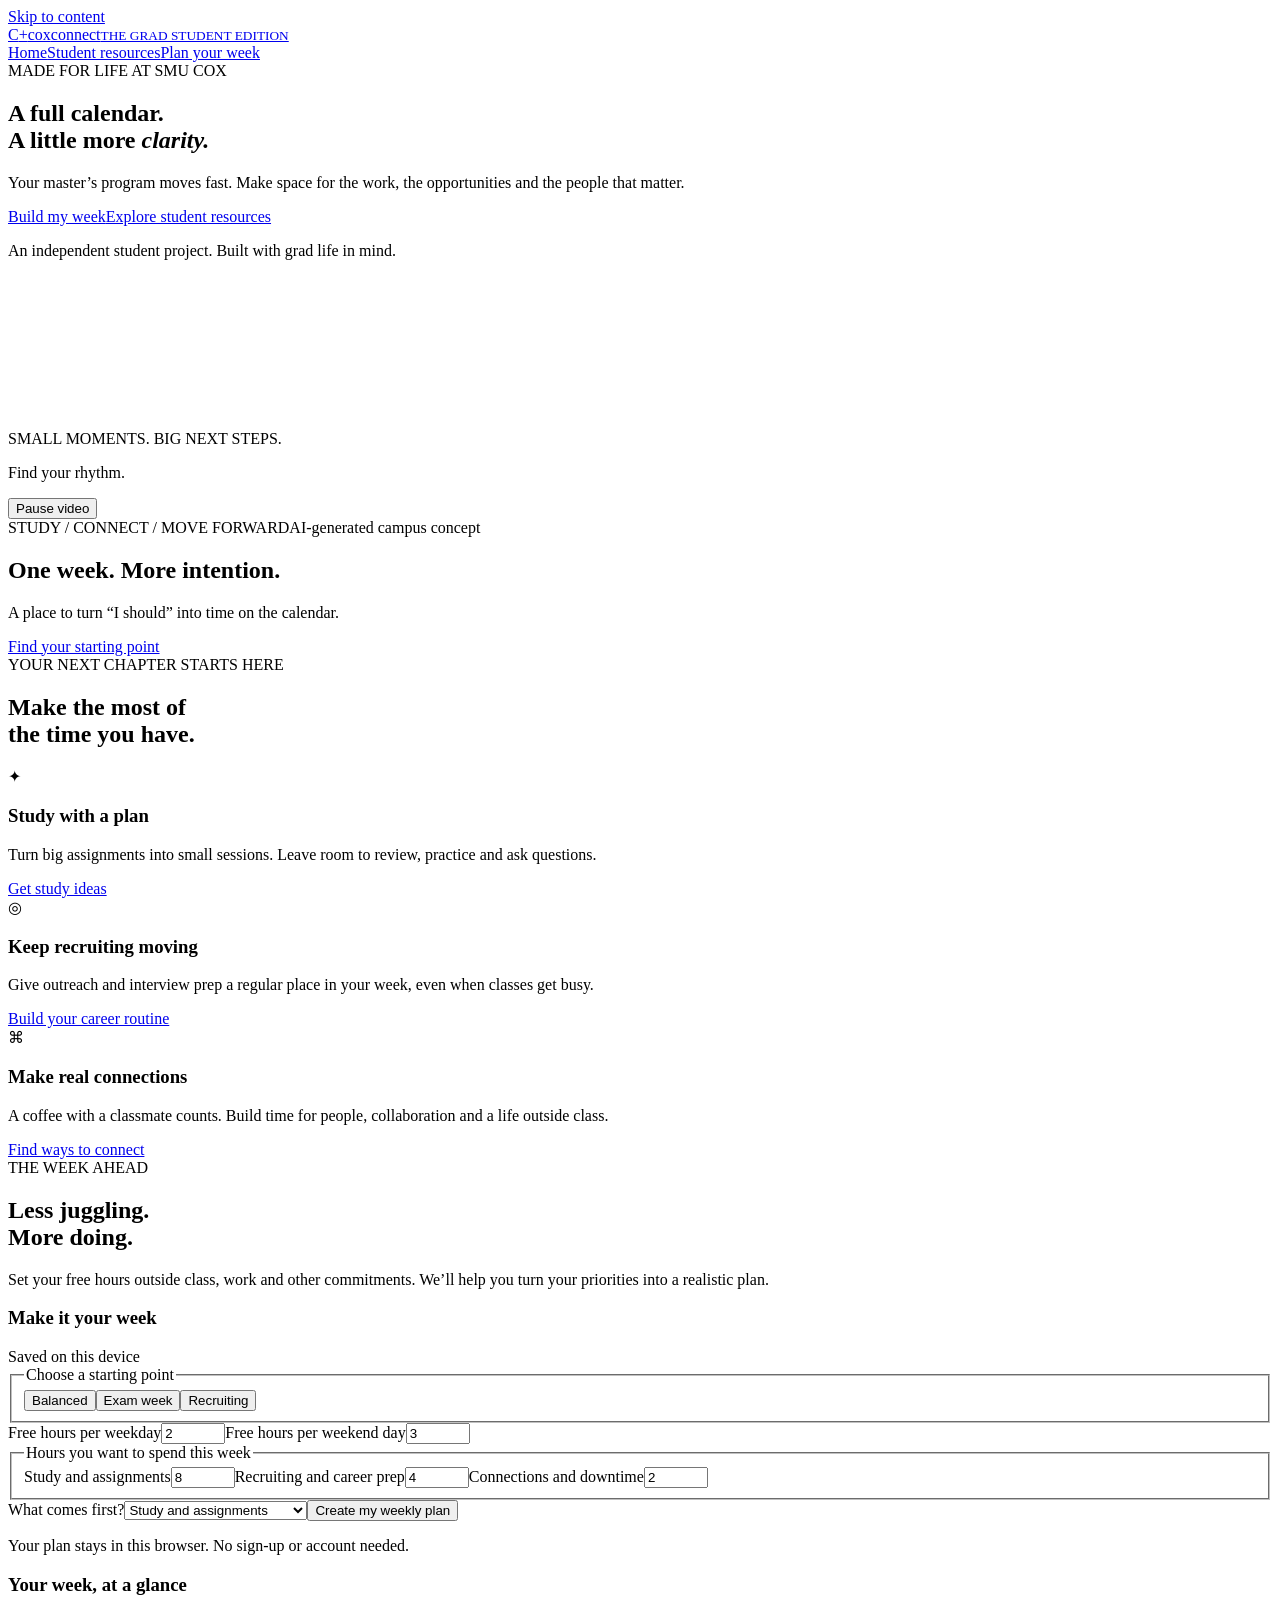
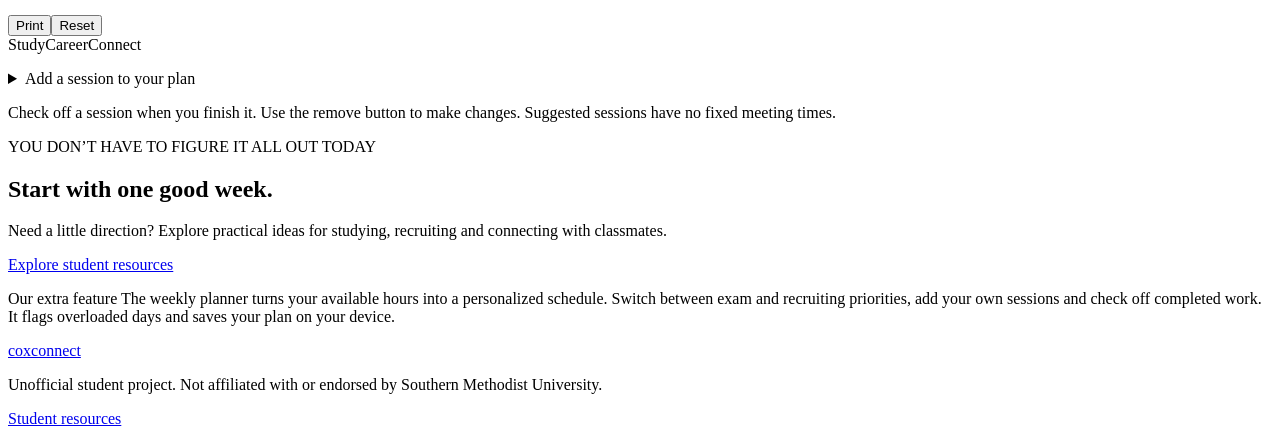
==== index.html @ e774ace7 "Build Cox Connect landing page and weekly planner interface" ====
<!doctype html>
<html lang="en"><head><meta charset="utf-8"><meta name="viewport" content="width=device-width,initial-scale=1"><meta name="description" content="Cox Connect helps SMU graduate students make room for studying, recruiting and the people who make it worthwhile."><meta name="theme-color" content="#10263d"><title>Cox Connect | Make room for what’s next</title><link rel="stylesheet" href="styles.css"><script src="app.js" defer></script></head>
<body><a class="skip" href="#main">Skip to content</a><header class="site-header"><a href="index.html" class="wordmark" aria-label="Cox Connect home"><span class="brand-icon" aria-hidden="true">C<span>+</span></span><span>cox<span class="brand-light">connect</span><small>THE GRAD STUDENT EDITION</small></span></a><nav aria-label="Main navigation"><a href="index.html" aria-current="page">Home</a><a href="resources.html">Student resources</a><a class="nav-cta" href="#planner">Plan your week</a></nav></header>
<main id="main"><section class="hero wrap"><div class="hero-copy"><span class="eyebrow"><span class="tiny-line"></span> MADE FOR LIFE AT SMU COX</span><h1>A full calendar.<br>A little more <em>clarity.</em></h1><p>Your master’s program moves fast. Make space for the work, the opportunities and the people that matter.</p><div class="hero-actions"><a class="button primary" href="#planner">Build my week</a><a class="button secondary" href="resources.html">Explore student resources</a></div><p class="micro">An independent student project. Built with grad life in mind.</p></div><div class="hero-media"><div class="video-frame"><video id="campus-video" autoplay loop muted playsinline preload="auto" aria-label="AI-generated scene of graduate students collaborating on a campus"><source src="assets/cox-connect.mp4" type="video/mp4"></video><div class="video-shade"></div><div class="film-caption"><span>SMALL MOMENTS. BIG NEXT STEPS.</span><p>Find your rhythm.</p></div><button id="video-toggle" class="video-toggle" aria-label="Pause campus video">Pause video</button></div><div class="media-note"><span>STUDY / CONNECT / MOVE FORWARD</span><span>AI-generated campus concept</span></div></div></section>
<section class="mission-band"><div class="wrap band-content"><h2>One week. More intention.</h2><p>A place to turn “I should” into time on the calendar.</p><a href="resources.html">Find your starting point</a></div></section>
<section class="wrap pathways" aria-labelledby="path-heading"><div class="section-intro"><span class="eyebrow">YOUR NEXT CHAPTER STARTS HERE</span><h2 id="path-heading">Make the most of<br>the time you have.</h2></div><div class="pathway"><span class="path-symbol" aria-hidden="true">✦</span><h3>Study with a plan</h3><p>Turn big assignments into small sessions. Leave room to review, practice and ask questions.</p><a href="resources.html#study">Get study ideas</a></div><div class="pathway"><span class="path-symbol" aria-hidden="true">◎</span><h3>Keep recruiting moving</h3><p>Give outreach and interview prep a regular place in your week, even when classes get busy.</p><a href="resources.html#career">Build your career routine</a></div><div class="pathway"><span class="path-symbol" aria-hidden="true">⌘</span><h3>Make real connections</h3><p>A coffee with a classmate counts. Build time for people, collaboration and a life outside class.</p><a href="resources.html#connect">Find ways to connect</a></div></section>
<section class="planner-section" id="planner" aria-labelledby="planner-heading"><div class="wrap"><div class="planner-heading"><div><span class="eyebrow">THE WEEK AHEAD</span><h2 id="planner-heading">Less juggling.<br>More doing.</h2></div><p>Set your free hours outside class, work and other commitments. We’ll help you turn your priorities into a realistic plan.</p></div><div class="planner-layout"><form id="planner-form" class="planner-controls"><div class="control-top"><h3>Make it your week</h3><span class="local-badge">Saved on this device</span></div><fieldset><legend>Choose a starting point</legend><div class="preset-group"><button type="button" data-preset="balanced" aria-pressed="true">Balanced</button><button type="button" data-preset="exams" aria-pressed="false">Exam week</button><button type="button" data-preset="recruiting" aria-pressed="false">Recruiting</button></div></fieldset><div class="form-row"><label>Free hours per weekday<input id="weekday-hours" name="weekday" type="number" min="0" max="12" step="0.5" value="2" required></label><label>Free hours per weekend day<input id="weekend-hours" name="weekend" type="number" min="0" max="12" step="0.5" value="3" required></label></div><fieldset><legend>Hours you want to spend this week</legend><label class="inline-label"><span><i class="category-dot study"></i>Study and assignments</span><input id="study-hours" name="study" type="number" min="0" max="60" step="0.5" value="8" required aria-label="Study and assignments hours"></label><label class="inline-label"><span><i class="category-dot career"></i>Recruiting and career prep</span><input id="career-hours" name="career" type="number" min="0" max="60" step="0.5" value="4" required aria-label="Recruiting and career prep hours"></label><label class="inline-label"><span><i class="category-dot connect"></i>Connections and downtime</span><input id="connect-hours" name="connect" type="number" min="0" max="60" step="0.5" value="2" required aria-label="Connections and downtime hours"></label></fieldset><label>What comes first?<select id="priority" name="priority"><option value="study">Study and assignments</option><option value="career">Recruiting and career prep</option><option value="connect">Connections and downtime</option></select></label><button class="button primary full-width" type="submit">Create my weekly plan</button><p class="micro">Your plan stays in this browser. No sign-up or account needed.</p></form><div class="planner-results"><div class="results-top"><h3>Your week, at a glance</h3><div class="plan-actions"><button id="print-plan" type="button">Print</button><button id="reset-plan" type="button">Reset</button></div></div><div id="budget-summary" class="budget-summary" aria-live="polite"></div><div class="capacity-track" aria-hidden="true"><span id="capacity-fill"></span></div><div class="legend"><span><i class="category-dot study"></i>Study</span><span><i class="category-dot career"></i>Career</span><span><i class="category-dot connect"></i>Connect</span></div><div id="week-grid" class="week-grid"></div><p id="plan-status" class="plan-status" role="status"></p><details class="edit-plan"><summary>Add a session to your plan</summary><div class="session-form"><label>Day<select id="session-day"><option value="0">Monday</option><option value="1">Tuesday</option><option value="2">Wednesday</option><option value="3">Thursday</option><option value="4">Friday</option><option value="5">Saturday</option><option value="6">Sunday</option></select></label><label>Category<select id="session-category"><option value="study">Study</option><option value="career">Career</option><option value="connect">Connect</option></select></label><label class="wide-field">Session name<input id="session-name" maxlength="70" placeholder="Practice finance problems"></label><label>Hours<input id="session-hours" type="number" min="0.5" max="12" step="0.5" value="1"></label><button type="button" id="add-session" class="button secondary">Add session</button></div></details><p class="micro">Check off a session when you finish it. Use the remove button to make changes. Suggested sessions have no fixed meeting times.</p></div></div></div></section>
<section class="wrap closer"><div><span class="eyebrow">YOU DON’T HAVE TO FIGURE IT ALL OUT TODAY</span><h2>Start with one good week.</h2><p>Need a little direction? Explore practical ideas for studying, recruiting and connecting with classmates.</p></div><a href="resources.html" class="button primary">Explore student resources</a></section>
<section class="feature-note wrap"><p><span>Our extra feature</span> The weekly planner turns your available hours into a personalized schedule. Switch between exam and recruiting priorities, add your own sessions and check off completed work. It flags overloaded days and saves your plan on your device.</p></section></main>
<footer class="site-footer wrap"><a class="footer-brand" href="index.html">coxconnect</a><p>Unofficial student project. Not affiliated with or endorsed by Southern Methodist University.</p><a href="resources.html">Student resources</a></footer>
<!-- CHATLING_EMBED -->
</body></html>
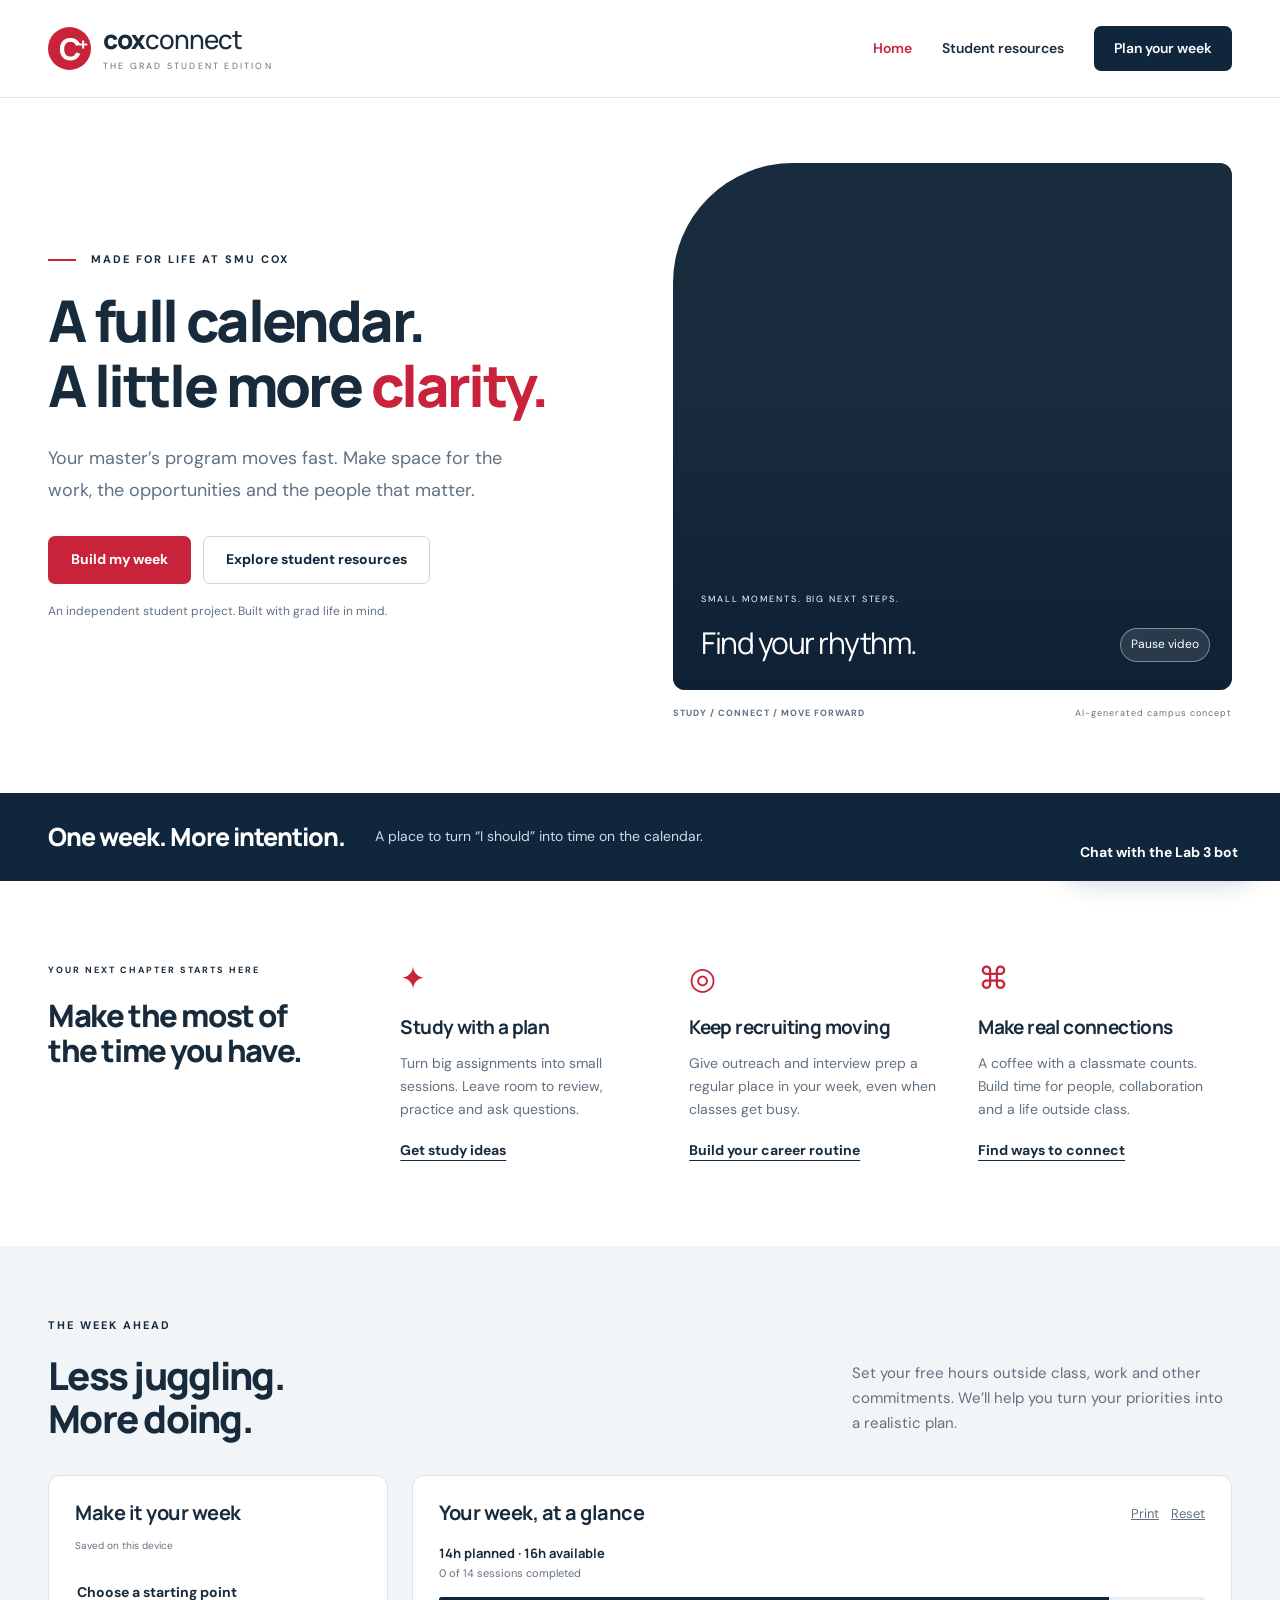
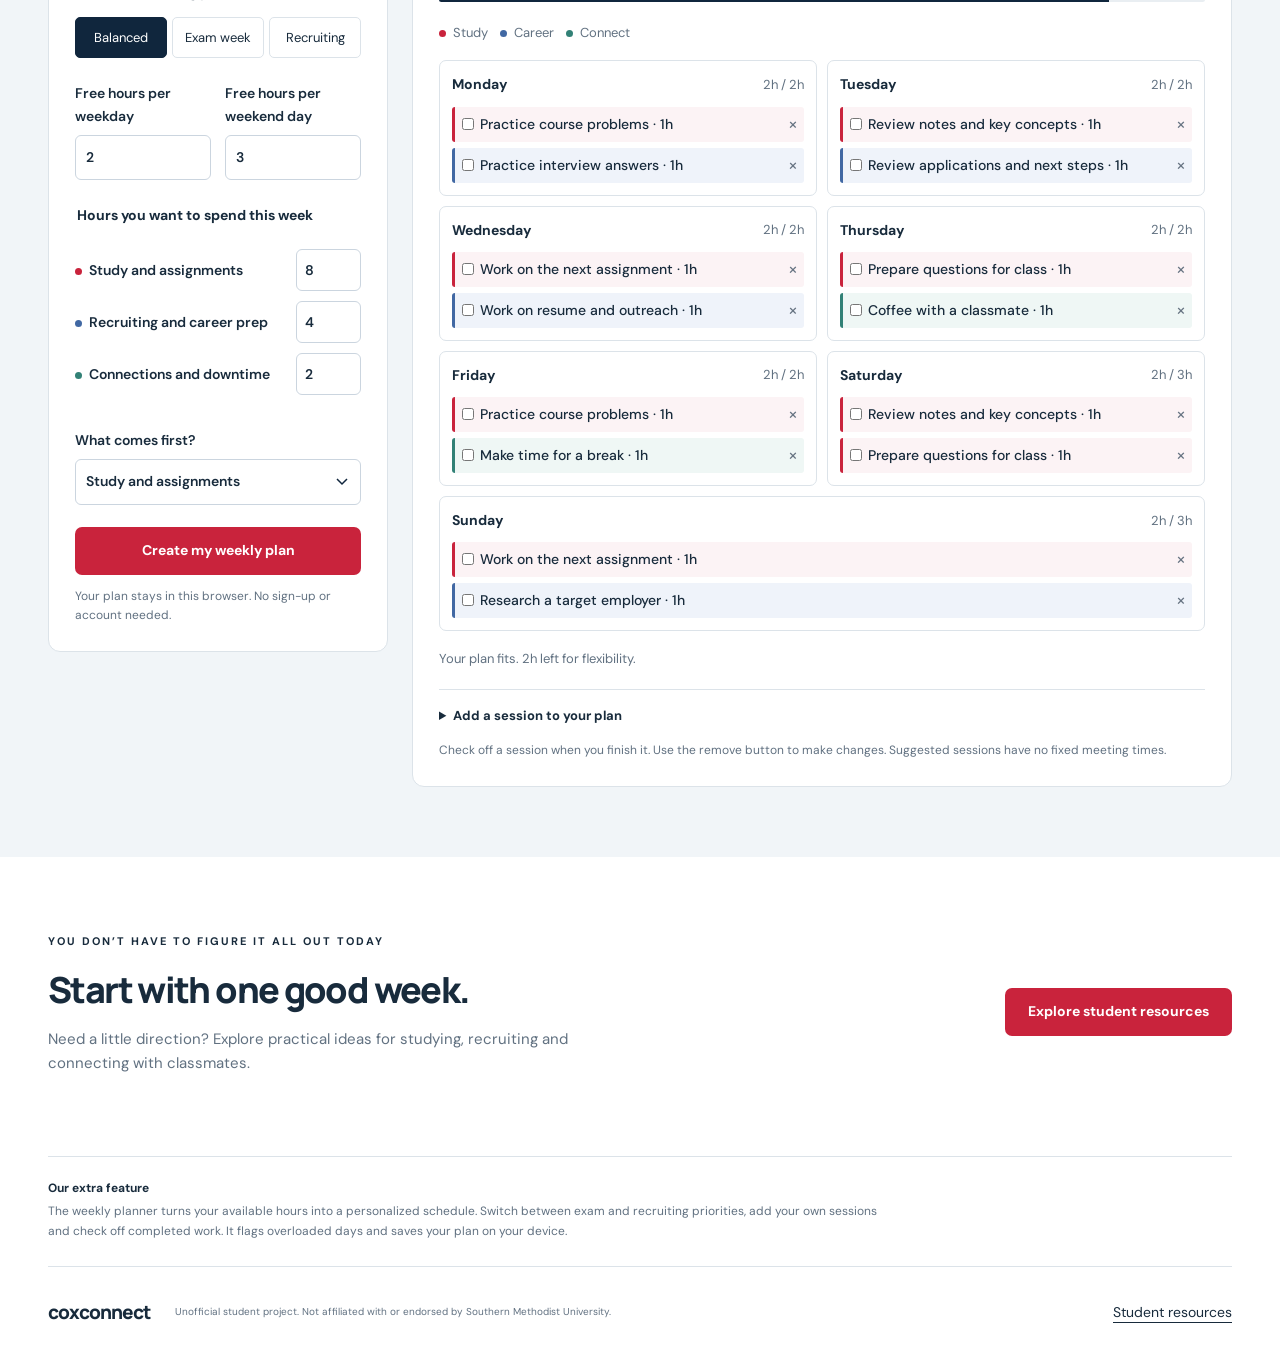
==== commit bf926e42: "Refresh homepage assets after chatbot integration" ====
--- a/index.html
+++ b/index.html
@@ -1,5 +1,5 @@
 <!doctype html>
-<html lang="en"><head><meta charset="utf-8"><meta name="viewport" content="width=device-width,initial-scale=1"><meta name="description" content="Cox Connect helps SMU graduate students make room for studying, recruiting and the people who make it worthwhile."><meta name="theme-color" content="#10263d"><title>Cox Connect | Make room for what’s next</title><link rel="stylesheet" href="styles.css"><script src="app.js" defer></script></head>
+<html lang="en"><head><meta charset="utf-8"><meta name="viewport" content="width=device-width,initial-scale=1"><meta name="description" content="Cox Connect helps SMU graduate students make room for studying, recruiting and the people who make it worthwhile."><meta name="theme-color" content="#10263d"><title>Cox Connect | Make room for what’s next</title><link rel="stylesheet" href="styles.css?v=2"><script src="app.js?v=2" defer></script></head>
 <body><a class="skip" href="#main">Skip to content</a><header class="site-header"><a href="index.html" class="wordmark" aria-label="Cox Connect home"><span class="brand-icon" aria-hidden="true">C<span>+</span></span><span>cox<span class="brand-light">connect</span><small>THE GRAD STUDENT EDITION</small></span></a><nav aria-label="Main navigation"><a href="index.html" aria-current="page">Home</a><a href="resources.html">Student resources</a><a class="nav-cta" href="#planner">Plan your week</a></nav></header>
 <main id="main"><section class="hero wrap"><div class="hero-copy"><span class="eyebrow"><span class="tiny-line"></span> MADE FOR LIFE AT SMU COX</span><h1>A full calendar.<br>A little more <em>clarity.</em></h1><p>Your master’s program moves fast. Make space for the work, the opportunities and the people that matter.</p><div class="hero-actions"><a class="button primary" href="#planner">Build my week</a><a class="button secondary" href="resources.html">Explore student resources</a></div><p class="micro">An independent student project. Built with grad life in mind.</p></div><div class="hero-media"><div class="video-frame"><video id="campus-video" autoplay loop muted playsinline preload="auto" aria-label="AI-generated scene of graduate students collaborating on a campus"><source src="assets/cox-connect.mp4" type="video/mp4"></video><div class="video-shade"></div><div class="film-caption"><span>SMALL MOMENTS. BIG NEXT STEPS.</span><p>Find your rhythm.</p></div><button id="video-toggle" class="video-toggle" aria-label="Pause campus video">Pause video</button></div><div class="media-note"><span>STUDY / CONNECT / MOVE FORWARD</span><span>AI-generated campus concept</span></div></div></section>
 <section class="mission-band"><div class="wrap band-content"><h2>One week. More intention.</h2><p>A place to turn “I should” into time on the calendar.</p><a href="resources.html">Find your starting point</a></div></section>
--- a/styles.css
+++ b/styles.css
@@ -0,0 +1,8 @@
+@import url('https://fonts.googleapis.com/css2?family=DM+Sans:wght@400;500;600;700&family=Manrope:wght@400;500;600;700;800&display=swap');
+:root{--navy:#10263d;--ink:#182b3c;--red:#c9233c;--muted:#617181;--line:#dce3e9;--soft:#f1f5f8;--blue:#4168a3;--green:#328176;--radius:18px}*{box-sizing:border-box}html{scroll-behavior:smooth;scroll-padding-top:104px}body{margin:0;color:var(--ink);background:#fff;font-family:'DM Sans',Arial,sans-serif;font-size:16px;line-height:1.65}button,input,select{font:inherit}button,a,input,select,summary{touch-action:manipulation}a{color:inherit;text-underline-offset:5px}button,a{ -webkit-tap-highlight-color:transparent}button{cursor:pointer}button:disabled{cursor:default}button:focus-visible,a:focus-visible,input:focus-visible,select:focus-visible,summary:focus-visible{outline:3px solid #e68a46;outline-offset:4px}h1,h2,h3,p{margin-top:0}h1,h2,h3{font-family:Manrope,Arial,sans-serif;line-height:1.13;letter-spacing:-.045em}h1{font-size:clamp(44px,4.5vw,76px);font-weight:800;margin-bottom:25px}h2{font-size:clamp(32px,3vw,48px);font-weight:800}h3{font-size:21px;letter-spacing:-.025em}em{font-style:normal;color:var(--red)}.wrap{width:min(1240px,calc(100% - 96px));margin:auto}.skip{position:fixed;top:-100px;left:16px;background:white;padding:12px;z-index:100}.skip:focus{top:10px}.site-header{display:flex;align-items:center;justify-content:space-between;padding:25px 48px;max-width:1440px;margin:auto;border-bottom:1px solid var(--line);gap:30px}.wordmark{display:flex;gap:12px;align-items:center;font-family:Manrope,sans-serif;font-size:26px;font-weight:800;text-decoration:none;letter-spacing:-1px;line-height:1.1}.brand-light{font-weight:500}.wordmark small{display:block;font:9px 'DM Sans',sans-serif;letter-spacing:2.2px;margin-top:6px;color:var(--muted)}.brand-icon{width:43px;height:43px;background:var(--red);color:white;border-radius:50%;position:relative;text-align:center;line-height:43px;font-size:30px}.brand-icon>span{font-size:18px;position:absolute;right:4px;top:-4px}.site-header nav{display:flex;align-items:center;gap:30px;font-size:14px;font-weight:600}.site-header nav a{text-decoration:none}.site-header nav a[aria-current]{color:var(--red)}.site-header nav .nav-cta{padding:11px 20px;background:var(--navy);color:white;border-radius:7px}.eyebrow{font-size:11px;letter-spacing:2px;font-weight:700;display:block;margin-bottom:20px}.tiny-line{display:inline-block;width:28px;height:2px;background:var(--red);vertical-align:middle;margin-right:10px}.hero{display:grid;grid-template-columns:1.02fr 1fr;align-items:center;gap:55px;padding-top:65px;padding-bottom:72px}.hero-copy>p{max-width:475px;font-size:18px;color:var(--muted);line-height:1.75}.hero-actions{display:flex;flex-wrap:wrap;gap:12px;margin:30px 0 18px}.button{display:inline-flex;align-items:center;justify-content:center;min-height:48px;padding:13px 22px;border-radius:7px;text-decoration:none;border:1px solid transparent;font-size:14px;font-weight:700;line-height:1.4;transition:background .2s,transform .2s}.button:hover{transform:translateY(-2px)}.primary{background:var(--red);color:#fff}.primary:hover{background:#ab1d33}.secondary{color:var(--navy);background:white;border-color:#ccd5df}.secondary:hover{background:var(--soft)}.hero-copy>p.micro,.micro{font-size:12px;line-height:1.6;color:var(--muted)}.hero-media{min-width:0}.video-frame{position:relative;aspect-ratio:1.06;min-height:350px;background:#192c3d;border-radius:120px 12px 12px 12px;overflow:hidden}video{width:100%;height:100%;object-fit:cover;position:absolute;inset:0}.video-shade{position:absolute;inset:0;background:linear-gradient(180deg,transparent 42%,#081b30aa)}.film-caption{position:absolute;bottom:22px;left:28px;color:white}.film-caption span{font-size:9px;letter-spacing:1.9px}.film-caption p{font-family:Manrope,sans-serif;font-size:30px;letter-spacing:-1.5px;margin:8px 0 0}.video-toggle{position:absolute;bottom:28px;right:22px;background:#ffffff1c;border:1px solid #ffffff66;color:white;border-radius:30px;font-size:11px;padding:6px 10px}.media-note{display:flex;justify-content:space-between;gap:10px;margin-top:16px;font-size:9px;letter-spacing:1px;color:var(--muted)}.media-note span:first-child{font-weight:700}.mission-band{background:var(--navy);color:white}.band-content{padding-top:30px;padding-bottom:30px;display:flex;align-items:center;gap:30px}.band-content h2{font-size:25px;margin:0;letter-spacing:-1px;white-space:nowrap}.band-content p{font-size:14px;color:#d0dbe5;margin:0;flex:1}.band-content a{font-size:13px;font-weight:600;white-space:nowrap}.pathways{padding-top:82px;padding-bottom:82px;display:grid;grid-template-columns:1.25fr 1fr 1fr 1fr;gap:35px}.section-intro .eyebrow{font-size:9px}.section-intro h2{font-size:31px}.pathway h3{font-size:19px;letter-spacing:-.6px;margin:20px 0 13px}.pathway p{font-size:14px;color:var(--muted);margin-bottom:16px}.pathway a{font-size:12px;font-weight:700}.path-symbol{font-size:31px;color:var(--red);line-height:1}.planner-section{background:var(--soft);padding:70px 0}.planner-heading{display:flex;justify-content:space-between;gap:50px;align-items:end;margin-bottom:35px}.planner-heading h2{margin-bottom:0}.planner-heading>p{max-width:380px;font-size:15px;color:var(--muted);margin-bottom:5px}.planner-layout{display:grid;grid-template-columns:340px 1fr;gap:24px;align-items:start}.planner-controls{background:white;border:1px solid var(--line);border-radius:12px;padding:26px}.control-top h3{font-size:20px;margin-bottom:6px}.local-badge{font-size:10px;color:var(--muted)}fieldset{border:none;padding:0;margin:24px 0}legend{font-size:12px;font-weight:700;margin-bottom:12px}label{font-size:12px;font-weight:600;display:block}input,select{border:1px solid #cbd5df;border-radius:6px;color:var(--ink);background:white;padding:10px;width:100%;margin-top:7px;font-size:14px;min-height:42px}select{appearance:none;background-image:url("data:image/svg+xml,%3Csvg xmlns='http://www.w3.org/2000/svg' width='12' height='8' viewBox='0 0 12 8'%3E%3Cpath d='m1 1 5 5 5-5' fill='none' stroke='%2310263d' stroke-width='1.5'/%3E%3C/svg%3E");background-repeat:no-repeat;background-position:right 12px center;padding-right:30px}.preset-group{display:flex;gap:5px}.preset-group button{background:white;border:1px solid var(--line);border-radius:5px;padding:9px 8px;font-size:11px;flex:1;color:var(--ink)}.preset-group button[aria-pressed=true]{background:var(--navy);border-color:var(--navy);color:white}.form-row{display:grid;grid-template-columns:1fr 1fr;gap:14px}.inline-label{display:flex;align-items:center;justify-content:space-between;gap:10px;margin:10px 0;font-size:11px}.inline-label input{width:65px;margin:0;padding:7px 8px}.category-dot{display:inline-block;width:7px;height:7px;border-radius:50%;margin-right:7px}.study{background:var(--red)}.career{background:var(--blue)}.connect{background:var(--green)}.full-width{width:100%;margin:22px 0 12px}.planner-controls .micro{font-size:10px;margin-bottom:0}.planner-results{min-width:0;background:white;border:1px solid var(--line);border-radius:12px;padding:26px}.results-top{display:flex;justify-content:space-between;gap:10px;align-items:center;margin-bottom:18px}.results-top h3{font-size:20px;margin:0}.plan-actions{display:flex;gap:12px}.plan-actions button{border:0;background:none;padding:0;color:var(--muted);font-size:11px;text-decoration:underline}.budget-summary{font-size:13px;min-height:42px}.budget-summary strong{font-family:Manrope,sans-serif}.budget-summary small{display:block;font-size:11px;color:var(--muted)}.capacity-track{height:5px;border-radius:5px;background:#e9eef2;margin:12px 0 20px;overflow:hidden}.capacity-track>span{display:block;height:100%;background:var(--navy);transition:width .3s}.capacity-track>span.overload{background:var(--red)}.legend{display:flex;gap:16px;font-size:10px;color:var(--muted);margin-bottom:17px}.week-grid{display:grid;grid-template-columns:repeat(2,minmax(0,1fr));gap:10px}.day{border:1px solid var(--line);border-radius:7px;padding:12px;min-width:0}.day-header{display:flex;align-items:center;justify-content:space-between;font-size:12px;margin-bottom:10px;gap:8px}.day-header h4{font-size:12px;margin:0}.day-header small{font-size:10px;color:var(--muted)}.day-header .overload-text{color:#ae2139;font-weight:700}.day:last-child{grid-column:1/-1}.session{position:relative;border-left:3px solid var(--red);background:#fcf3f5;border-radius:3px;padding:7px 24px 7px 7px;font-size:10px;line-height:1.5;margin-top:6px;overflow-wrap:anywhere}.session.career-session{border-color:var(--blue);background:#eff3fa}.session.connect-session{border-color:var(--green);background:#eff7f5}.session>label{display:flex;gap:6px;font-weight:500;font-size:10px;align-items:start;cursor:pointer}.session input{width:12px;height:12px;min-height:12px;margin:2px 0 0;flex-shrink:0;accent-color:var(--navy)}.session.done label span{text-decoration:line-through;opacity:.55}.session>button{position:absolute;right:4px;top:6px;border:0;color:#657280;background:transparent;font-size:15px;line-height:1;padding:2px}.empty-day{font-size:11px;color:var(--muted);margin:0;padding:10px 0}.plan-status{margin:17px 0 0;font-size:12px;color:var(--muted)}.plan-status.warning{color:#a52135}.edit-plan{margin-top:20px;border-top:1px solid var(--line);padding-top:15px}.edit-plan summary{font-size:12px;font-weight:700;cursor:pointer}.session-form{display:grid;grid-template-columns:1fr 1fr;gap:12px;margin-top:15px}.session-form .wide-field{grid-column:1/-1}.session-form button{font-size:12px;padding:8px}.planner-results>.micro{font-size:10px;margin:14px 0 0}.closer{padding-top:75px;padding-bottom:65px;display:flex;align-items:center;justify-content:space-between;gap:45px}.closer h2{font-size:36px;margin-bottom:16px}.closer p{max-width:600px;color:var(--muted);font-size:15px}.closer .button{white-space:nowrap}.feature-note{border-top:1px solid var(--line);padding-top:22px;padding-bottom:24px}.feature-note p{font-size:12px;max-width:850px;color:var(--muted);margin:0}.feature-note span{font-weight:700;color:var(--ink);display:block;margin-bottom:3px}.site-footer{display:flex;align-items:center;gap:25px;border-top:1px solid var(--line);padding-top:30px;padding-bottom:35px}.footer-brand{font-family:Manrope,sans-serif;font-weight:800;letter-spacing:-1px;text-decoration:none;font-size:19px}.site-footer p{font-size:10px;color:var(--muted);margin:0;flex:1}.site-footer>a:last-child{font-size:11px}.resource-hero{padding-top:75px;padding-bottom:65px;max-width:1240px}.resource-hero p{font-size:18px;color:var(--muted);max-width:650px}.topic-links{display:flex;flex-wrap:wrap;gap:12px;margin-top:30px}.topic-links a{border:1px solid var(--line);border-radius:30px;padding:8px 18px;font-size:12px;text-decoration:none}.topic-links a:hover{background:var(--soft)}.resource-content{display:grid;grid-template-columns:250px 1fr;gap:100px;border-top:1px solid var(--line);padding-top:60px;padding-bottom:80px}.resource-sidebar{position:sticky;top:35px;align-self:start}.resource-sidebar .eyebrow{font-size:10px}.resource-sidebar p{font-family:Manrope,sans-serif;font-size:23px;letter-spacing:-.7px;line-height:1.5}.resource-articles article{padding-bottom:55px;margin-bottom:55px;border-bottom:1px solid var(--line)}.resource-articles h2{font-size:36px}.resource-articles p{color:var(--muted);font-size:16px}.try-this{border-left:3px solid var(--red);background:var(--soft);padding:20px 24px;margin-top:25px}.try-this h3{font-size:16px;margin-bottom:9px}.try-this p{font-size:14px;margin-bottom:12px}.try-this a{font-size:12px;font-weight:700}.resource-checklist{background:var(--navy);color:white;padding:35px;border-radius:12px}.resource-checklist p{color:#d6e1eb;font-size:14px}.resource-checklist h2{font-size:32px}.checklist-items{margin:25px 0}.checklist-items label{display:flex;gap:10px;align-items:center;font-size:14px;margin:14px 0;font-weight:400;cursor:pointer}.checklist-items input{width:16px;height:16px;min-height:16px;margin:0;accent-color:var(--red)}#checklist-progress{font-size:12px}.storage-warning{color:#a52135}
+@media(min-width:1500px){.hero{padding-top:90px;padding-bottom:90px}.video-frame{aspect-ratio:1.1}.hero h1{font-size:76px}}@media(max-width:1100px){.wrap{width:calc(100% - 64px)}.site-header{padding:22px 32px}.hero{gap:30px}.hero h1{font-size:52px}.hero-copy>p{font-size:16px}.hero-actions .button{font-size:12px;padding:12px 15px}.pathways{grid-template-columns:1fr 1fr 1fr}.section-intro{grid-column:1/-1}.section-intro h2 br{display:none}.planner-layout{grid-template-columns:300px 1fr}.planner-controls,.planner-results{padding:20px}.week-grid{grid-template-columns:1fr}.day:last-child{grid-column:auto}.band-content{gap:20px}.band-content h2{font-size:23px}.band-content p{font-size:12px}.resource-content{gap:50px;grid-template-columns:220px 1fr}}
+@media(max-width:760px){.wrap{width:calc(100% - 40px)}.site-header{padding:18px 20px;flex-wrap:wrap;gap:18px}.wordmark{font-size:23px}.brand-icon{width:37px;height:37px;font-size:26px;line-height:37px}.site-header nav{width:100%;gap:20px;font-size:12px}.site-header nav .nav-cta{margin-left:auto;padding:9px 12px}.hero{grid-template-columns:1fr;padding-top:40px;padding-bottom:38px;gap:30px}.hero h1{font-size:clamp(43px,10vw,65px)}.hero-copy>p{max-width:95%}.video-frame{min-height:0;aspect-ratio:1.35;border-top-left-radius:90px}.film-caption p{font-size:25px}.media-note{font-size:8px;letter-spacing:.6px}.hero-actions .button{font-size:13px}.band-content{display:block;padding-top:28px;padding-bottom:28px}.band-content p{font-size:14px;margin:9px 0 14px}.pathways{grid-template-columns:1fr;padding-top:45px;padding-bottom:45px;gap:28px}.section-intro{grid-column:auto}.section-intro h2{margin-bottom:5px}.pathway{border-top:1px solid var(--line);padding-top:20px}.path-symbol{float:right}.pathway h3{margin-top:0}.pathway p{max-width:500px}.planner-section{padding:45px 0}.planner-heading{display:block}.planner-heading h2{font-size:38px}.planner-heading>p{margin:20px 0 0;max-width:500px}.planner-layout{grid-template-columns:1fr}.planner-controls{padding:24px}.planner-results{padding:20px}.week-grid{grid-template-columns:1fr 1fr}.day:last-child{grid-column:1/-1}.preset-group button{font-size:13px}.inline-label{font-size:13px}.planner-controls label,.planner-controls legend{font-size:13px}.planner-controls .micro,.planner-results>.micro{font-size:12px}.local-badge{font-size:11px}.closer{display:block;padding-top:45px;padding-bottom:40px}.closer h2{font-size:32px}.closer .button{margin-top:8px}.site-footer{flex-wrap:wrap;gap:16px}.site-footer p{flex-basis:100%;order:2}.resource-hero{padding-top:45px;padding-bottom:40px}.resource-hero p{font-size:16px}.resource-content{grid-template-columns:1fr;padding-top:35px;gap:40px}.resource-sidebar{position:static}.resource-sidebar p{font-size:22px}.resource-articles h2{font-size:31px}.resource-articles article{padding-bottom:35px;margin-bottom:35px}.resource-checklist{padding:25px}}
+@media(max-width:420px){.week-grid{grid-template-columns:1fr}.day:last-child{grid-column:auto}.hero-actions{flex-direction:column}.hero-actions .button{width:100%}.site-header nav{gap:14px;font-size:11px}.session>label{font-size:12px}.day-header h4{font-size:14px}.day-header small{font-size:12px}.legend{font-size:12px}.results-top h3{font-size:18px}.media-note{flex-wrap:wrap}.resource-checklist h2{font-size:28px}}@media(prefers-reduced-motion:reduce){html{scroll-behavior:auto}*{transition:none!important}}@media print{.site-header,.hero,.mission-band,.pathways,.planner-heading,.planner-controls,.closer,.feature-note,.site-footer,.plan-actions,.edit-plan,.legend,.planner-results>.micro,iframe,[id*=chatling]{display:none!important}.wrap{width:100%}.planner-section{padding:0;background:white}.planner-layout{display:block}.planner-results{border:none}.week-grid{grid-template-columns:1fr 1fr}.session{break-inside:avoid}.day{break-inside:avoid}.session>button{display:none}.planner-results:before{content:'Cox Connect weekly plan';display:block;font-size:28px;font-weight:700;margin-bottom:25px}.session>label{font-size:12px}.day-header h4{font-size:14px}}
+/* Readable controls at every screen size. */
+label,legend,.inline-label,.planner-controls label,.planner-controls legend{font-size:14px}.session>label,.day-header h4{font-size:14px}.day-header small,.empty-day,.plan-status,.budget-summary,.legend,.edit-plan summary,.preset-group button,.plan-actions button{font-size:13px}.session>label input{margin-top:4px}.session>button{font-size:18px}.planner-results>.micro,.planner-controls .micro{font-size:12px}.pathway a,.try-this a,.topic-links a,.site-footer>a:last-child{font-size:14px}.session-form button{font-size:14px}.legend{gap:12px}.video-toggle{font-size:12px}
+.chat-launcher{position:fixed;right:22px;bottom:22px;z-index:40;border:0;background:var(--navy);color:white;padding:14px 20px;border-radius:50px;box-shadow:0 5px 25px #10263d33;font-size:14px;font-weight:700}.chat-launcher span{display:inline-block;font-size:18px;margin-right:8px}.chat-panel{position:fixed;right:22px;bottom:84px;z-index:45;width:min(390px,calc(100vw - 28px));height:min(610px,calc(100dvh - 110px));background:white;border:1px solid var(--line);border-radius:14px;box-shadow:0 12px 60px #10263d30;overflow:hidden;display:flex;flex-direction:column}.chat-panel[hidden]{display:none}.chat-heading{background:var(--navy);color:white;display:flex;gap:10px;padding:14px 16px;align-items:start}.chat-heading h2{font-size:16px;letter-spacing:-.2px;margin:0 0 5px}.chat-heading p{font-size:11px;line-height:1.5;color:#d4dfeb;margin:0}.chat-heading>div{flex:1}.chat-close{background:transparent;border:0;color:white;font-size:25px;line-height:1;padding:0 2px}.chat-panel iframe{border:0;width:100%;height:100%;flex:1;min-height:0}.chat-fallback{font-size:11px;margin:0;padding:6px 12px;border-top:1px solid var(--line);text-align:center}.chat-launcher:hover{background:#1d3d5b}@media(max-width:480px){.chat-launcher{bottom:14px;right:14px;font-size:13px;padding:12px 16px}.chat-panel{bottom:74px;right:14px;height:min(610px,calc(100dvh - 90px))}}@media print{.chat-launcher,.chat-panel{display:none!important}}
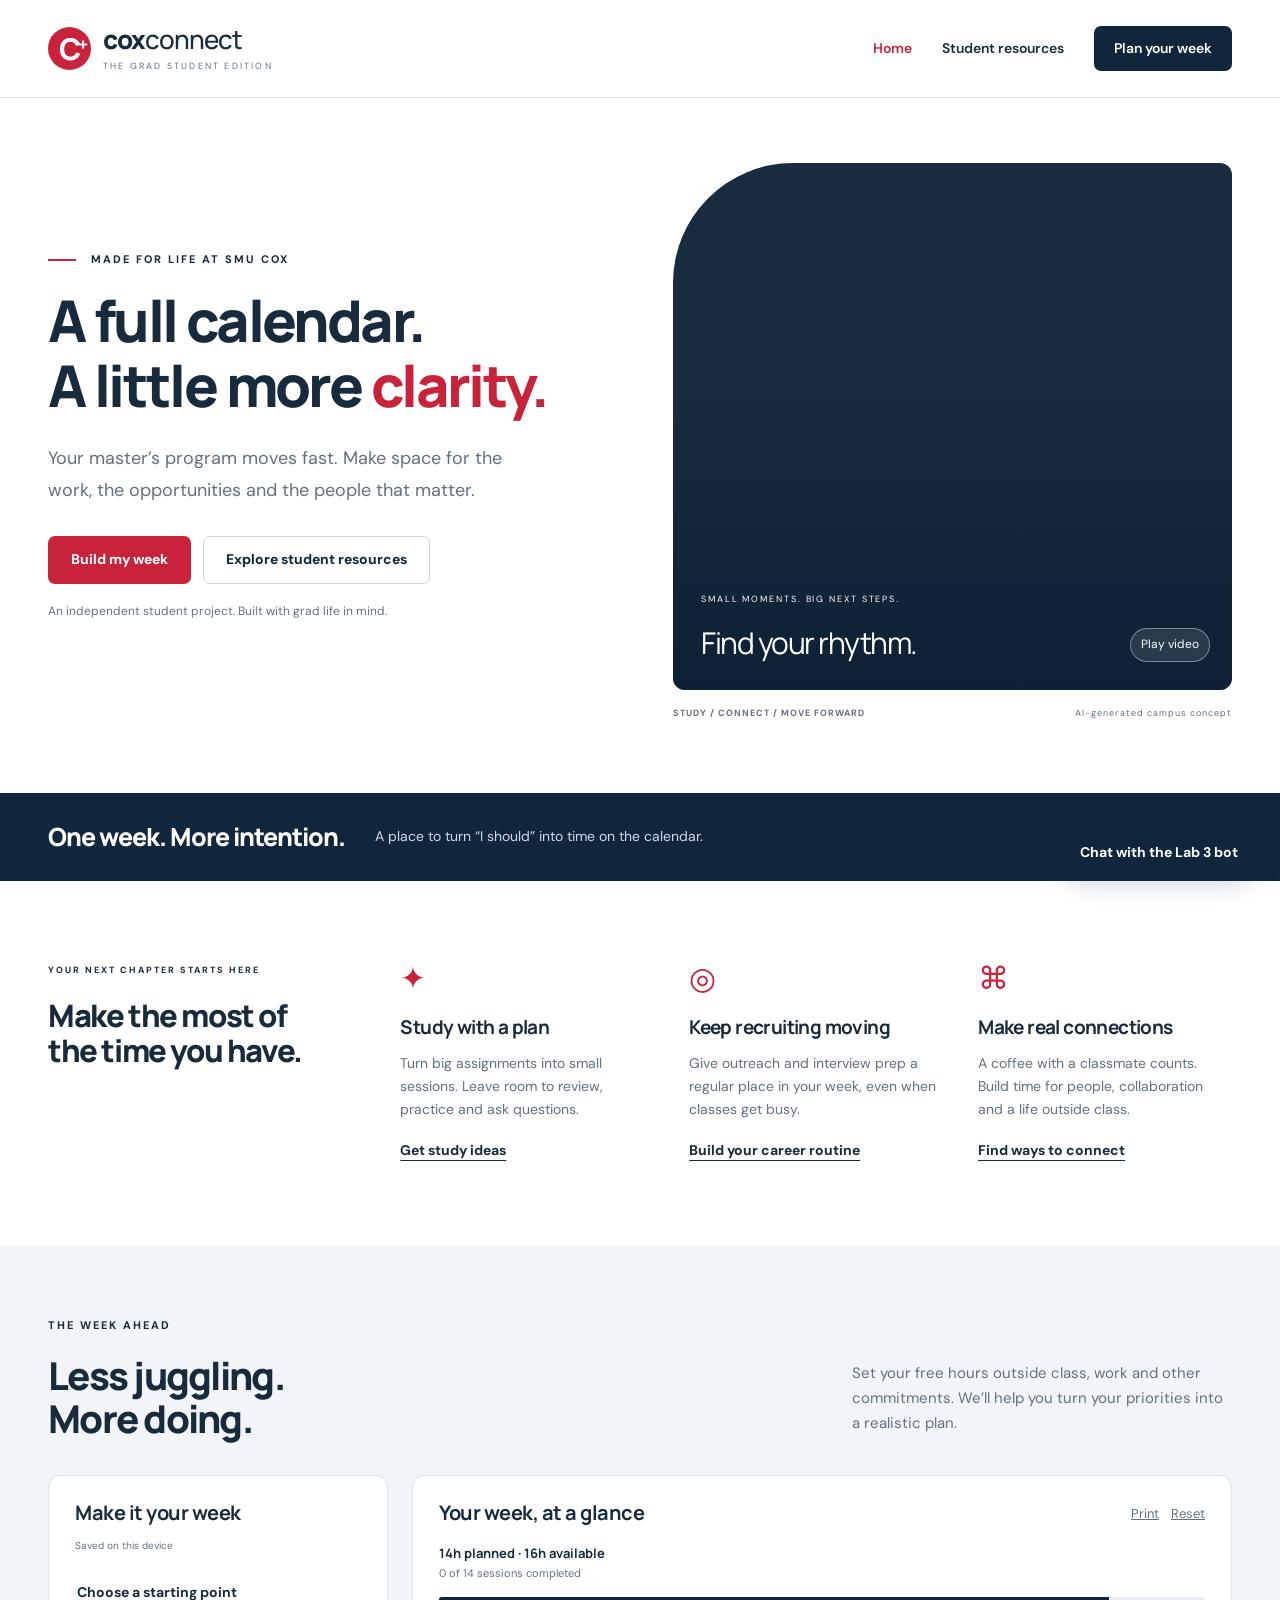
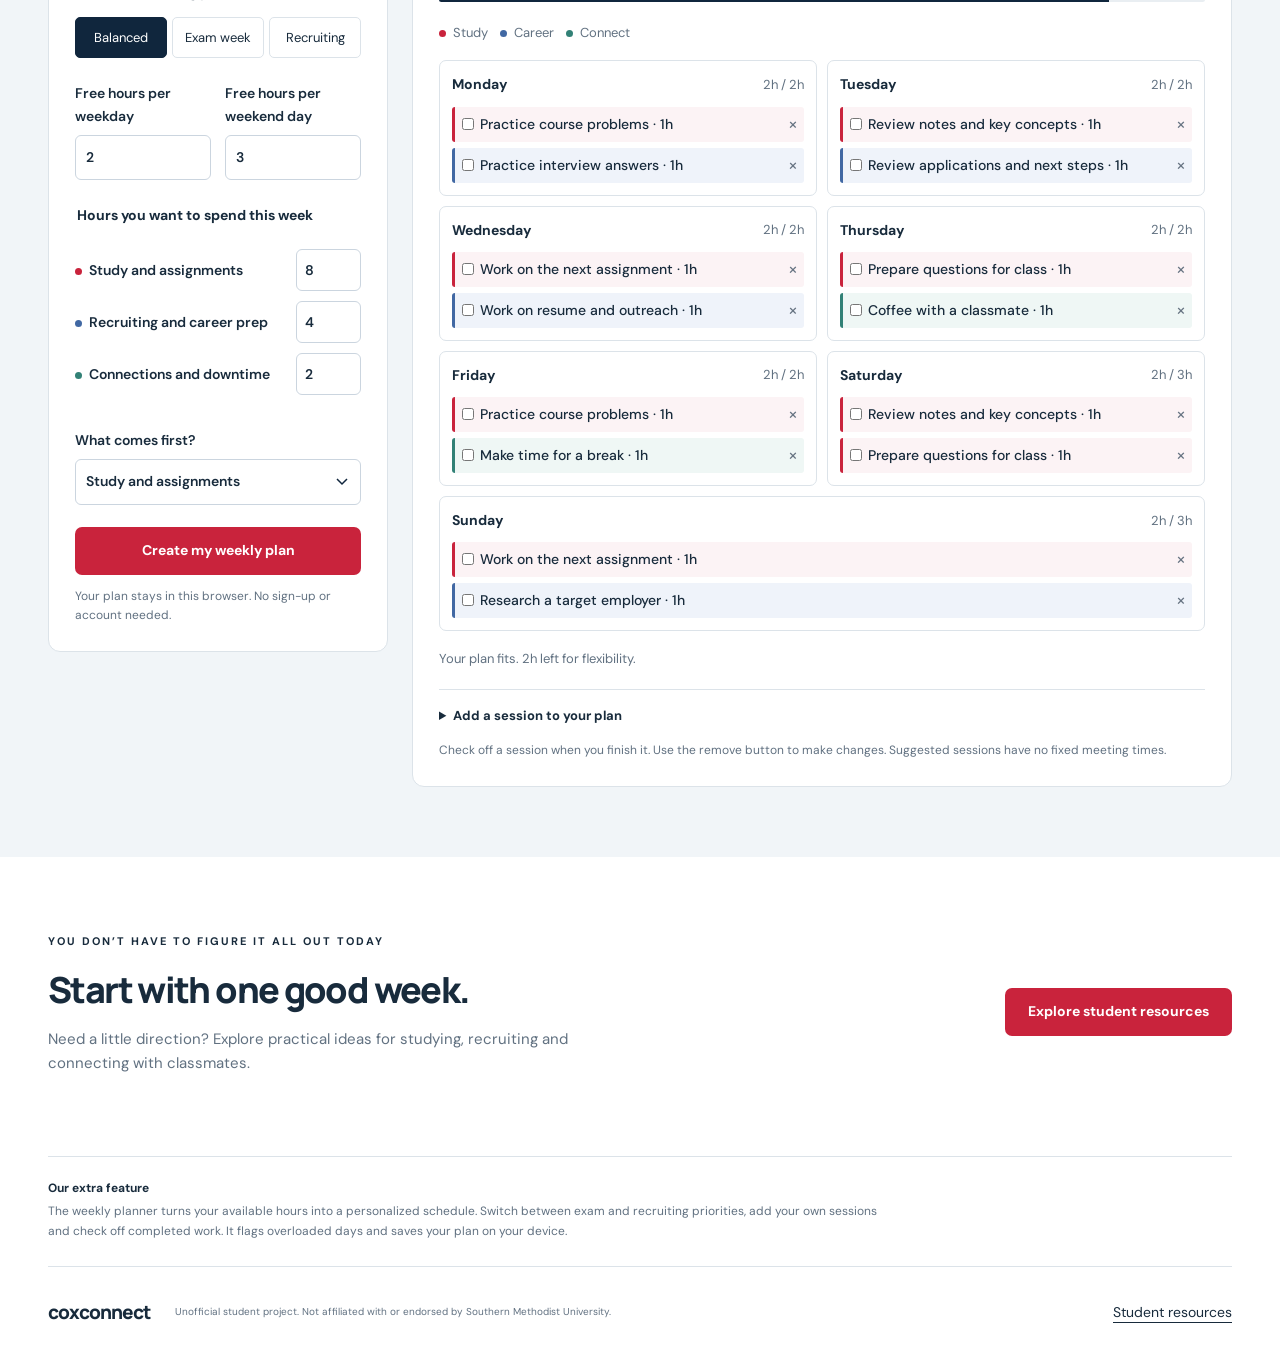
==== commit 1d15b677: "Replace app.js with video.js in index.html" ====
--- a/index.html
+++ b/index.html
@@ -1,7 +1,7 @@
 <!doctype html>
-<html lang="en"><head><meta charset="utf-8"><meta name="viewport" content="width=device-width,initial-scale=1"><meta name="description" content="Cox Connect helps SMU graduate students make room for studying, recruiting and the people who make it worthwhile."><meta name="theme-color" content="#10263d"><title>Cox Connect | Make room for what’s next</title><link rel="stylesheet" href="styles.css?v=2"><script src="app.js?v=2" defer></script></head>
+<html lang="en"><head><meta charset="utf-8"><meta name="viewport" content="width=device-width,initial-scale=1"><meta name="description" content="Cox Connect helps SMU graduate students make room for studying, recruiting and the people who make it worthwhile."><meta name="theme-color" content="#10263d"><title>Cox Connect | Make room for what’s next</title><link rel="stylesheet" href="styles.css?v=2"><script src="video.js?v=1" defer></script><script src="app.js?v=2" defer></script></head>
 <body><a class="skip" href="#main">Skip to content</a><header class="site-header"><a href="index.html" class="wordmark" aria-label="Cox Connect home"><span class="brand-icon" aria-hidden="true">C<span>+</span></span><span>cox<span class="brand-light">connect</span><small>THE GRAD STUDENT EDITION</small></span></a><nav aria-label="Main navigation"><a href="index.html" aria-current="page">Home</a><a href="resources.html">Student resources</a><a class="nav-cta" href="#planner">Plan your week</a></nav></header>
-<main id="main"><section class="hero wrap"><div class="hero-copy"><span class="eyebrow"><span class="tiny-line"></span> MADE FOR LIFE AT SMU COX</span><h1>A full calendar.<br>A little more <em>clarity.</em></h1><p>Your master’s program moves fast. Make space for the work, the opportunities and the people that matter.</p><div class="hero-actions"><a class="button primary" href="#planner">Build my week</a><a class="button secondary" href="resources.html">Explore student resources</a></div><p class="micro">An independent student project. Built with grad life in mind.</p></div><div class="hero-media"><div class="video-frame"><video id="campus-video" autoplay loop muted playsinline preload="auto" aria-label="AI-generated scene of graduate students collaborating on a campus"><source src="assets/cox-connect.mp4" type="video/mp4"></video><div class="video-shade"></div><div class="film-caption"><span>SMALL MOMENTS. BIG NEXT STEPS.</span><p>Find your rhythm.</p></div><button id="video-toggle" class="video-toggle" aria-label="Pause campus video">Pause video</button></div><div class="media-note"><span>STUDY / CONNECT / MOVE FORWARD</span><span>AI-generated campus concept</span></div></div></section>
+<main id="main"><section class="hero wrap"><div class="hero-copy"><span class="eyebrow"><span class="tiny-line"></span> MADE FOR LIFE AT SMU COX</span><h1>A full calendar.<br>A little more <em>clarity.</em></h1><p>Your master’s program moves fast. Make space for the work, the opportunities and the people that matter.</p><div class="hero-actions"><a class="button primary" href="#planner">Build my week</a><a class="button secondary" href="resources.html">Explore student resources</a></div><p class="micro">An independent student project. Built with grad life in mind.</p></div><div class="hero-media"><div class="video-frame"><video id="campus-video" autoplay loop muted playsinline preload="auto" aria-label="AI-generated scene of graduate students collaborating on a campus"></video><div class="video-shade"></div><div class="film-caption"><span>SMALL MOMENTS. BIG NEXT STEPS.</span><p>Find your rhythm.</p></div><button id="video-toggle" class="video-toggle" aria-label="Pause campus video">Pause video</button></div><div class="media-note"><span>STUDY / CONNECT / MOVE FORWARD</span><span>AI-generated campus concept</span></div></div></section>
 <section class="mission-band"><div class="wrap band-content"><h2>One week. More intention.</h2><p>A place to turn “I should” into time on the calendar.</p><a href="resources.html">Find your starting point</a></div></section>
 <section class="wrap pathways" aria-labelledby="path-heading"><div class="section-intro"><span class="eyebrow">YOUR NEXT CHAPTER STARTS HERE</span><h2 id="path-heading">Make the most of<br>the time you have.</h2></div><div class="pathway"><span class="path-symbol" aria-hidden="true">✦</span><h3>Study with a plan</h3><p>Turn big assignments into small sessions. Leave room to review, practice and ask questions.</p><a href="resources.html#study">Get study ideas</a></div><div class="pathway"><span class="path-symbol" aria-hidden="true">◎</span><h3>Keep recruiting moving</h3><p>Give outreach and interview prep a regular place in your week, even when classes get busy.</p><a href="resources.html#career">Build your career routine</a></div><div class="pathway"><span class="path-symbol" aria-hidden="true">⌘</span><h3>Make real connections</h3><p>A coffee with a classmate counts. Build time for people, collaboration and a life outside class.</p><a href="resources.html#connect">Find ways to connect</a></div></section>
 <section class="planner-section" id="planner" aria-labelledby="planner-heading"><div class="wrap"><div class="planner-heading"><div><span class="eyebrow">THE WEEK AHEAD</span><h2 id="planner-heading">Less juggling.<br>More doing.</h2></div><p>Set your free hours outside class, work and other commitments. We’ll help you turn your priorities into a realistic plan.</p></div><div class="planner-layout"><form id="planner-form" class="planner-controls"><div class="control-top"><h3>Make it your week</h3><span class="local-badge">Saved on this device</span></div><fieldset><legend>Choose a starting point</legend><div class="preset-group"><button type="button" data-preset="balanced" aria-pressed="true">Balanced</button><button type="button" data-preset="exams" aria-pressed="false">Exam week</button><button type="button" data-preset="recruiting" aria-pressed="false">Recruiting</button></div></fieldset><div class="form-row"><label>Free hours per weekday<input id="weekday-hours" name="weekday" type="number" min="0" max="12" step="0.5" value="2" required></label><label>Free hours per weekend day<input id="weekend-hours" name="weekend" type="number" min="0" max="12" step="0.5" value="3" required></label></div><fieldset><legend>Hours you want to spend this week</legend><label class="inline-label"><span><i class="category-dot study"></i>Study and assignments</span><input id="study-hours" name="study" type="number" min="0" max="60" step="0.5" value="8" required aria-label="Study and assignments hours"></label><label class="inline-label"><span><i class="category-dot career"></i>Recruiting and career prep</span><input id="career-hours" name="career" type="number" min="0" max="60" step="0.5" value="4" required aria-label="Recruiting and career prep hours"></label><label class="inline-label"><span><i class="category-dot connect"></i>Connections and downtime</span><input id="connect-hours" name="connect" type="number" min="0" max="60" step="0.5" value="2" required aria-label="Connections and downtime hours"></label></fieldset><label>What comes first?<select id="priority" name="priority"><option value="study">Study and assignments</option><option value="career">Recruiting and career prep</option><option value="connect">Connections and downtime</option></select></label><button class="button primary full-width" type="submit">Create my weekly plan</button><p class="micro">Your plan stays in this browser. No sign-up or account needed.</p></form><div class="planner-results"><div class="results-top"><h3>Your week, at a glance</h3><div class="plan-actions"><button id="print-plan" type="button">Print</button><button id="reset-plan" type="button">Reset</button></div></div><div id="budget-summary" class="budget-summary" aria-live="polite"></div><div class="capacity-track" aria-hidden="true"><span id="capacity-fill"></span></div><div class="legend"><span><i class="category-dot study"></i>Study</span><span><i class="category-dot career"></i>Career</span><span><i class="category-dot connect"></i>Connect</span></div><div id="week-grid" class="week-grid"></div><p id="plan-status" class="plan-status" role="status"></p><details class="edit-plan"><summary>Add a session to your plan</summary><div class="session-form"><label>Day<select id="session-day"><option value="0">Monday</option><option value="1">Tuesday</option><option value="2">Wednesday</option><option value="3">Thursday</option><option value="4">Friday</option><option value="5">Saturday</option><option value="6">Sunday</option></select></label><label>Category<select id="session-category"><option value="study">Study</option><option value="career">Career</option><option value="connect">Connect</option></select></label><label class="wide-field">Session name<input id="session-name" maxlength="70" placeholder="Practice finance problems"></label><label>Hours<input id="session-hours" type="number" min="0.5" max="12" step="0.5" value="1"></label><button type="button" id="add-session" class="button secondary">Add session</button></div></details><p class="micro">Check off a session when you finish it. Use the remove button to make changes. Suggested sessions have no fixed meeting times.</p></div></div></div></section>
